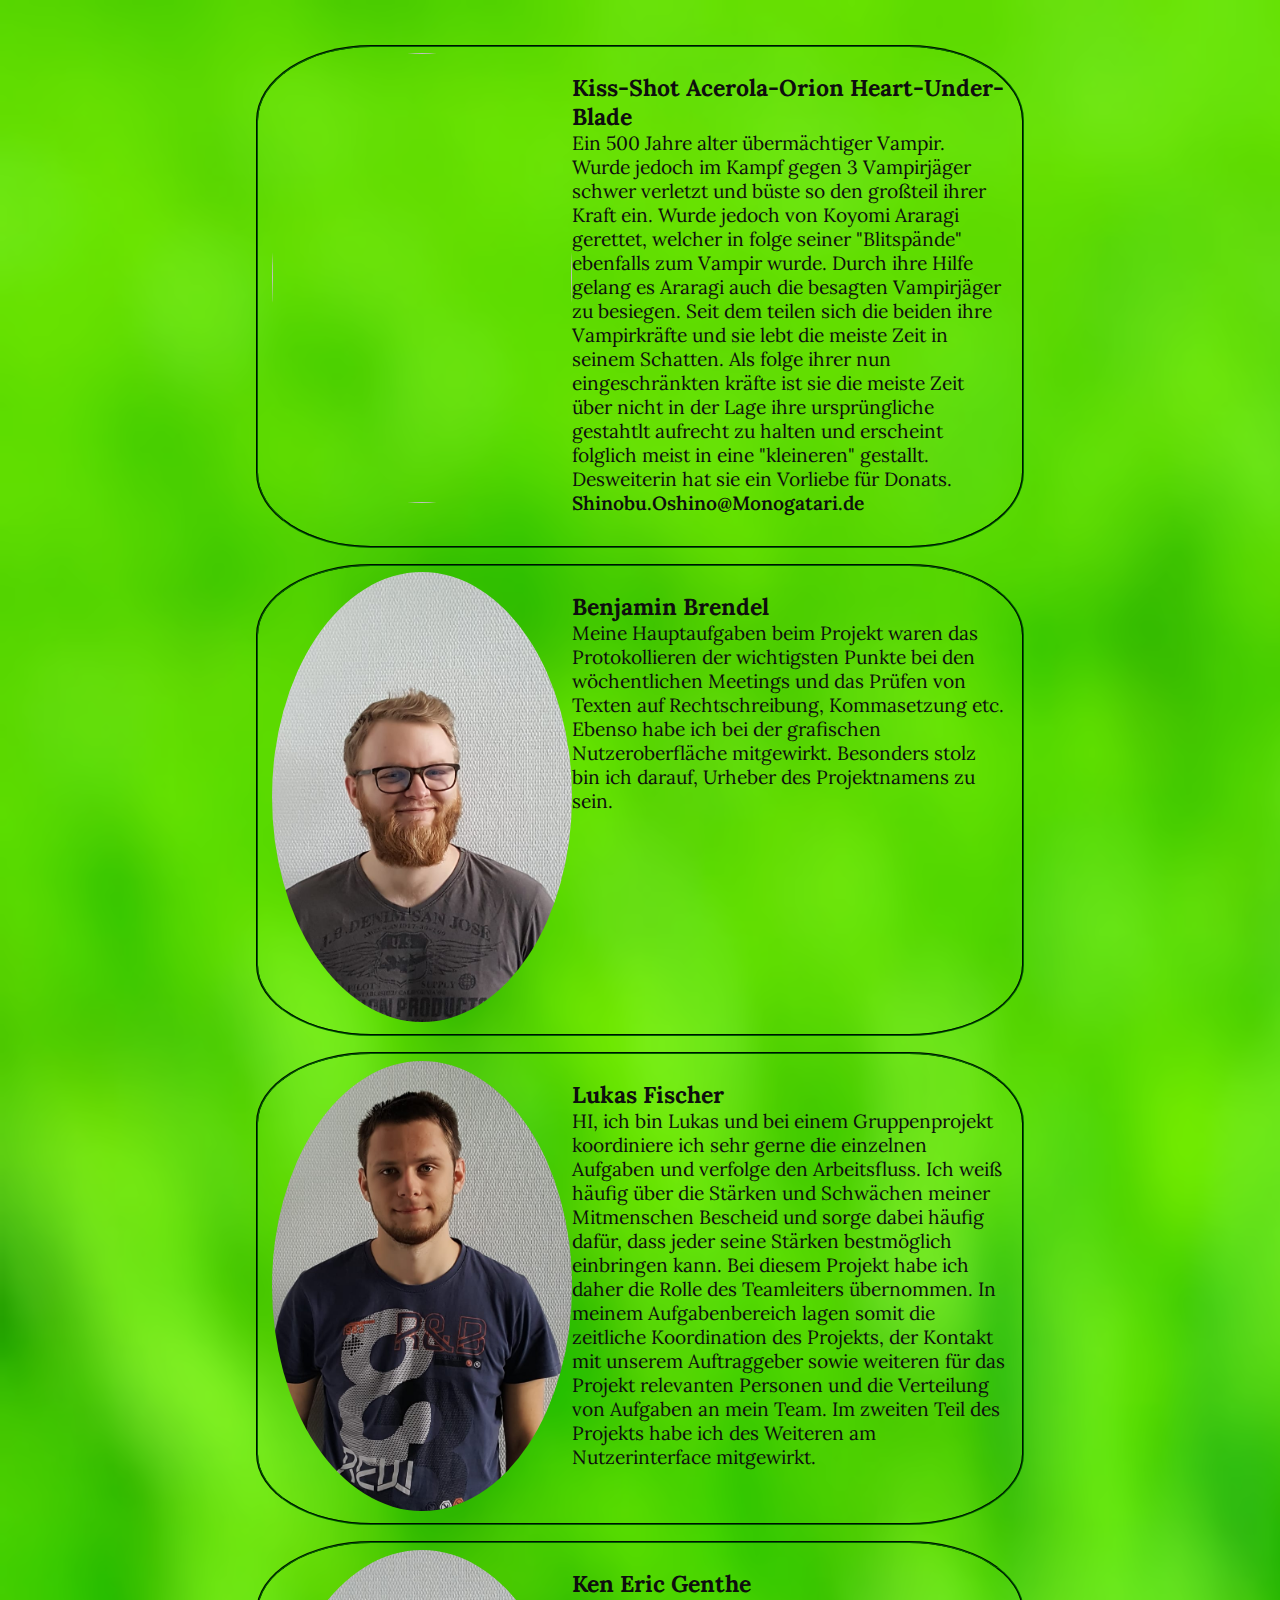
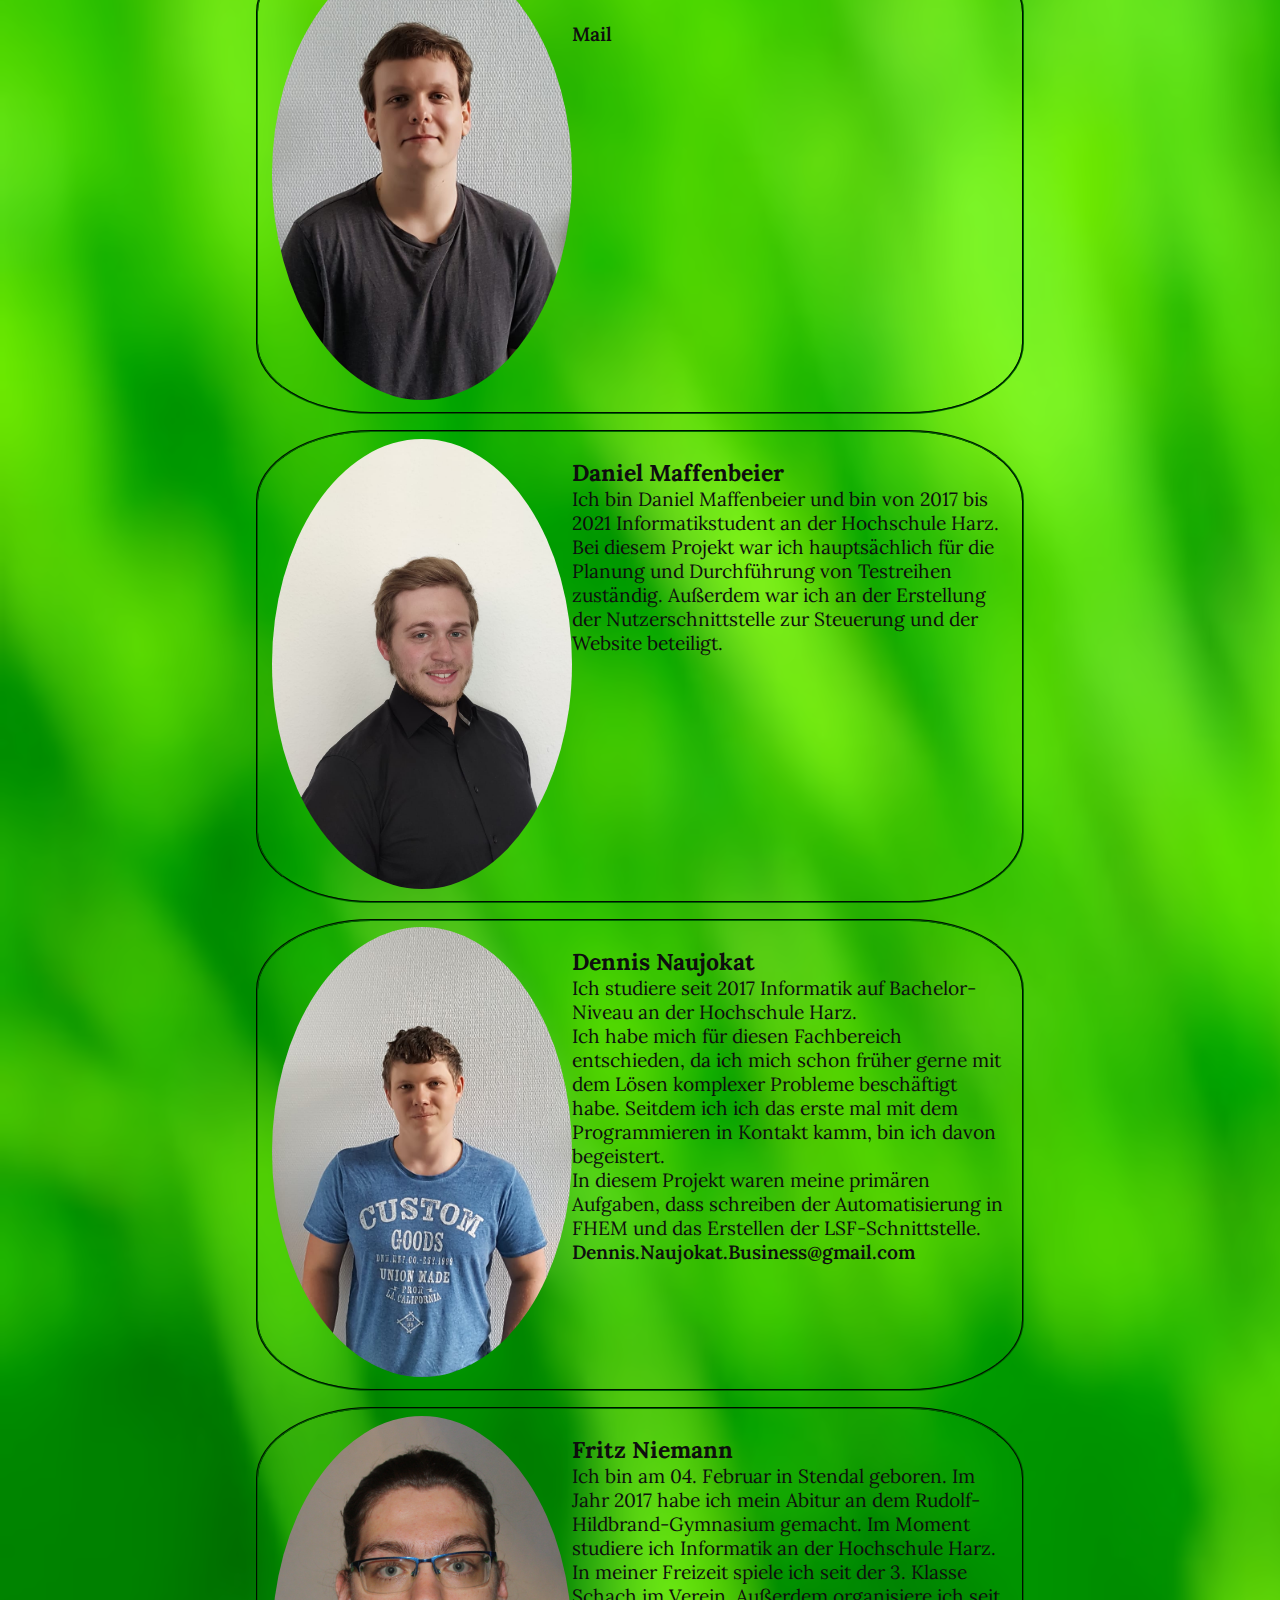
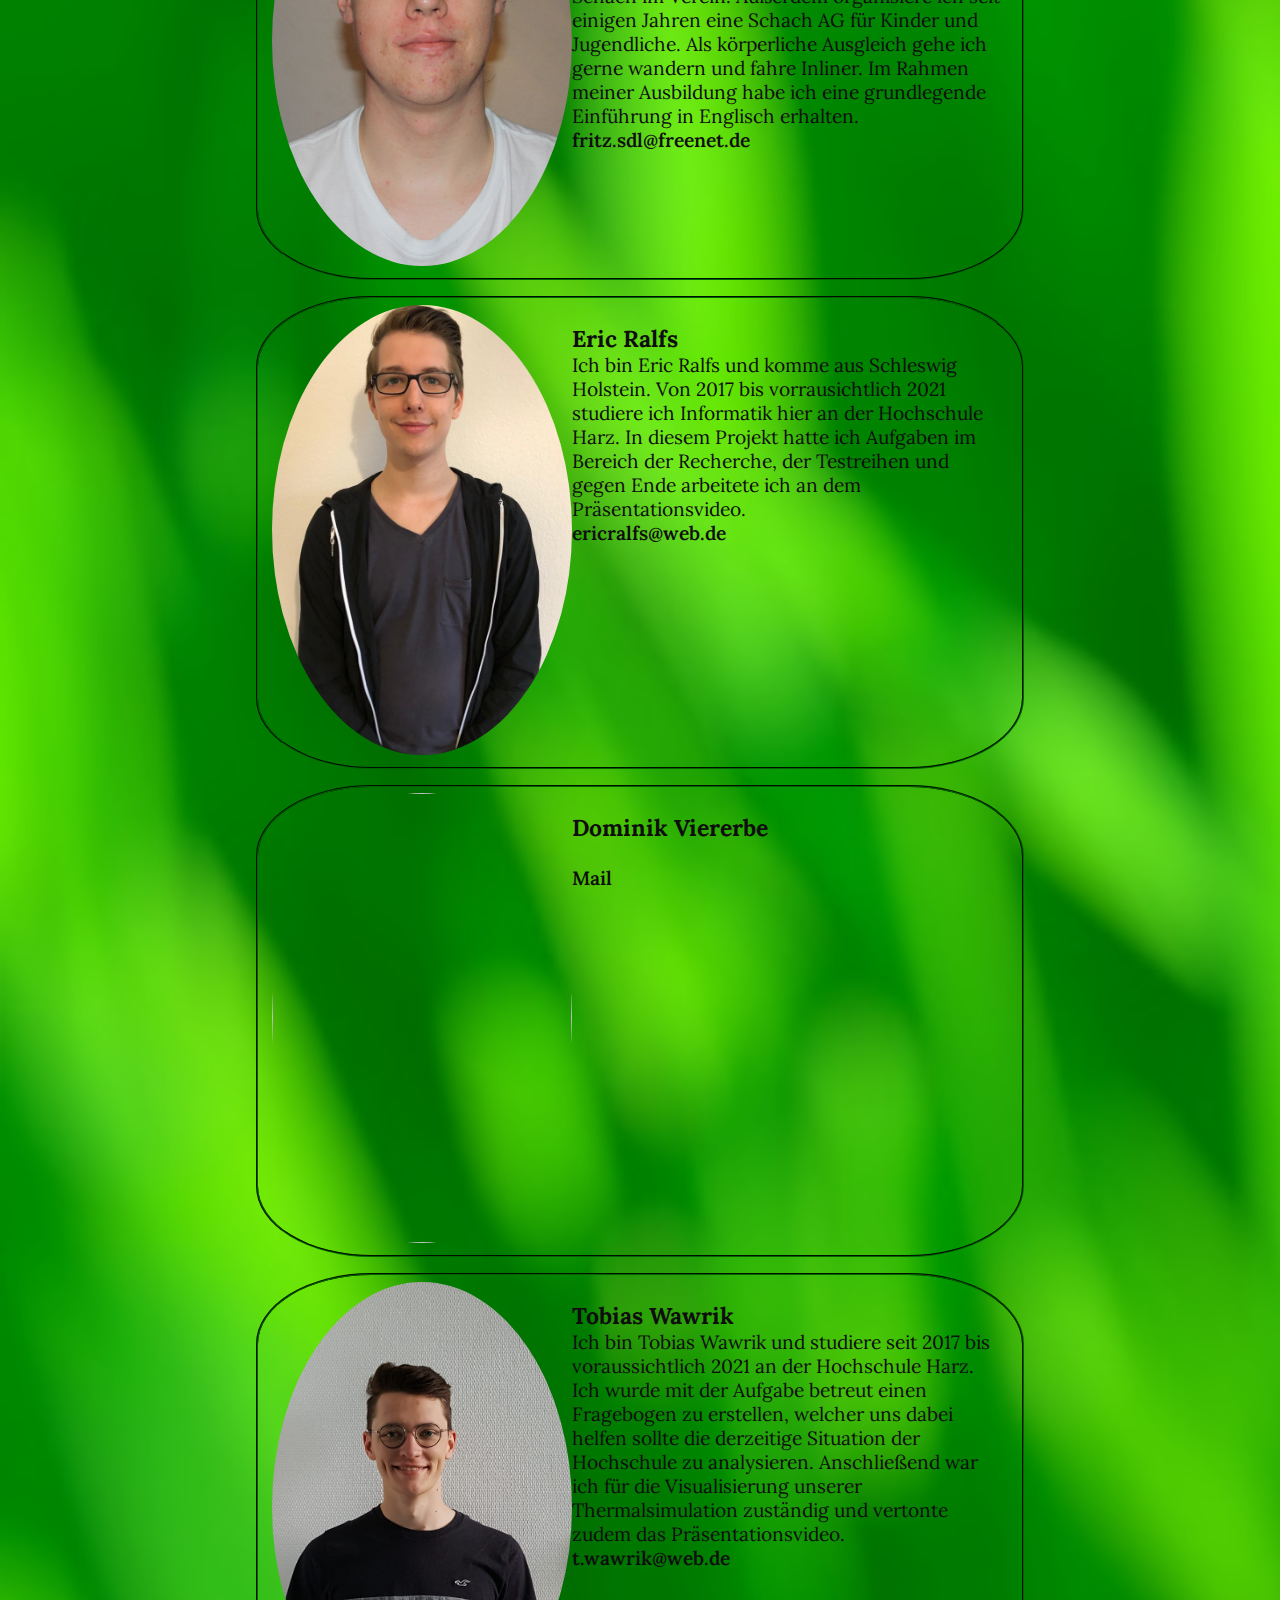
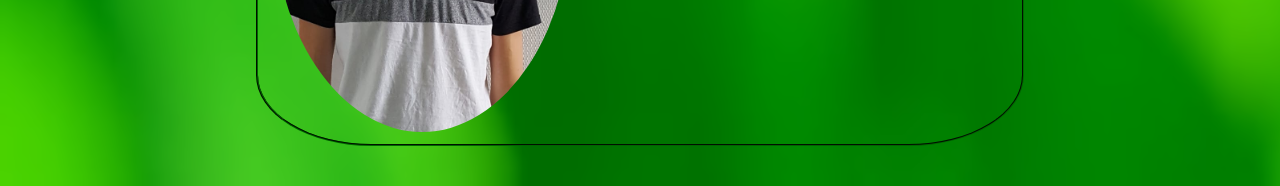
==== team.html @ 4647d379 "Team: texte hinzugefügt; schönheitskorekturen" ====
<!DOCTYPE html>
<html>
    <head>
        <link href="https://fonts.googleapis.com/css2?family=Yatra+One&display=swap" rel="stylesheet">
        <link href="https://fonts.googleapis.com/css2?family=Lora&display=swap" rel="stylesheet">
        <link rel="stylesheet" href="/css/design.css">
        <link rel="stylesheet" href="/css/nav.css">
        <script src="/scripts/jquery-3.5.1.min.js"></script>
    </head>
    <body>
        <script src="/scripts/loader.js"></script>
        <header></header>

        <article>
            <div class="article_mitte">
                <fieldset class="personInfoBox">
                    <img src="/img/shinobu-oshino.jpg"/>
                    <p>
                        <span class="personName">Kiss-Shot Acerola-Orion Heart-Under-Blade</span>
                        <br/>
                        Ein 500 Jahre alter &uuml;berm&auml;chtiger Vampir. Wurde jedoch im Kampf gegen 3 Vampirj&auml;ger 
                        schwer verletzt und b&uuml;ste so den gro&szlig;teil ihrer Kraft ein. Wurde jedoch von Koyomi Araragi
                        gerettet, welcher in folge seiner "Blitsp&auml;nde" ebenfalls zum Vampir wurde.
                        Durch ihre Hilfe gelang es Araragi auch die besagten Vampirj&auml;ger zu besiegen.
                        Seit dem teilen sich die beiden ihre Vampirkr&auml;fte und sie lebt die meiste Zeit in seinem Schatten.
                        Als folge ihrer nun eingeschr&auml;nkten kr&auml;fte ist sie die meiste Zeit &uuml;ber nicht in der Lage
                        ihre urspr&uuml;ngliche gestahtlt aufrecht zu halten und erscheint folglich meist in eine "kleineren" gestallt.
                        Desweiterin hat sie ein Vorliebe f&uuml;r Donats.
                        <br/>
                        <a href="mailto:Shinobu.Oshino@Monogatari.de" class="personMail">Shinobu.Oshino@Monogatari.de</a>
                    </p>
                </fieldset>
                <fieldset class="personInfoBox">
                    <img src="/img/brendel.jpeg"/>
                    <p>
                        <span class="personName">Benjamin Brendel</span>
                        <br/>
                        Meine Hauptaufgaben beim Projekt waren das Protokollieren der wichtigsten Punkte bei den 
                        w&ouml;chentlichen Meetings und das Pr&uuml;fen von Texten auf Rechtschreibung, Kommasetzung etc. 
                        Ebenso habe ich bei der grafischen Nutzeroberfl&auml;che mitgewirkt. Besonders stolz bin ich 
                        darauf, Urheber des Projektnamens zu sein.
                        <br/>
                        <!-- <a href="mailto:mail" class="personMail">Mail</a> -->
                    </p>
                </fieldset>
                <fieldset class="personInfoBox">
                    <img src="/img/fischer.jpeg"/>
                    <p>
                        <span class="personName">Lukas Fischer</span>
                        <br/>
                        HI, ich bin Lukas und bei einem Gruppenprojekt koordiniere ich sehr gerne die einzelnen 
                        Aufgaben und verfolge den Arbeitsfluss. Ich wei&szlig; h&auml;ufig &uuml;ber die St&auml;rken und Schw&auml;chen 
                        meiner Mitmenschen Bescheid und sorge dabei h&auml;ufig daf&uuml;r, dass jeder seine St&auml;rken 
                        bestm&ouml;glich einbringen kann. Bei diesem Projekt habe ich daher die Rolle des Teamleiters 
                        &uuml;bernommen. In meinem Aufgabenbereich lagen somit die zeitliche Koordination des Projekts, 
                        der Kontakt mit unserem Auftraggeber sowie weiteren f&uuml;r das Projekt relevanten Personen 
                        und die Verteilung von Aufgaben an mein Team. Im zweiten Teil des Projekts habe ich des 
                        Weiteren am Nutzerinterface mitgewirkt.
                        <br/>
                        <!-- <a href="mailto:mail" class="personMail">Mail</a> -->
                    </p>
                </fieldset>
                <fieldset class="personInfoBox">
                    <img src="/img/genthe.jpeg"/>
                    <p>
                        <span class="personName">Ken Eric Genthe</span>
                        <br/>
                        
                        <br/>
                        <a href="mailto:mail" class="personMail">Mail</a>
                    </p>
                </fieldset>
                <fieldset class="personInfoBox">
                    <img src="/img/maffenbeier.jpeg"/>
                    <p>
                        <span class="personName">Daniel Maffenbeier</span>
                        <br/>
                        Ich bin Daniel Maffenbeier und bin von 2017 bis 2021 Informatikstudent an der Hochschule Harz. 
                        Bei diesem Projekt war ich haupts&auml;chlich f&uuml;r die Planung und Durchf&uuml;hrung von Testreihen zust&auml;ndig. 
                        Au&szlig;erdem war ich an der Erstellung der Nutzerschnittstelle zur Steuerung und der Website beteiligt.
                        <br/>
                        <!-- <a href="mailto:mail" class="personMail">Mail</a> -->
                    </p>
                </fieldset>
                <fieldset class="personInfoBox">
                    <img src="/img/naujokat.jpeg"/>
                    <p>
                        <span class="personName">Dennis Naujokat</span>
                        <br/>
                        Ich studiere seit 2017 Informatik auf Bachelor-Niveau an der Hochschule Harz.
                        <br/>
                        Ich habe mich f&uuml;r diesen Fachbereich entschieden, da ich mich schon fr&uuml;her gerne mit dem L&ouml;sen komplexer
                        Probleme besch&auml;ftigt habe. Seitdem ich ich das erste mal mit dem Programmieren in Kontakt kamm,
                        bin ich davon begeistert.
                        <br/>
                        In diesem Projekt waren meine prim&auml;ren Aufgaben, dass schreiben der Automatisierung in FHEM und das
                        Erstellen der LSF-Schnittstelle.
                        <br/>
                        <a href="mailto:dennis.naujokat.business@gmail.com" class="personMail">Dennis.Naujokat.Business@gmail.com</a>
                    </p>
                </fieldset>
                <fieldset class="personInfoBox">
                    <img src="/img/niemand.JPG"/>
                    <p>
                        <span class="personName">Fritz Niemann</span>
                        <br/>
                        Ich bin am 04. Februar in Stendal geboren. Im Jahr 2017 habe ich mein Abitur an 
                        dem Rudolf-Hildbrand-Gymnasium gemacht. Im Moment studiere ich Informatik  an der 
                        Hochschule Harz.  
                        <br/>
                        In meiner Freizeit spiele ich seit der 3. Klasse Schach im Verein. Au&szlig;erdem 
                        organisiere ich seit einigen Jahren eine Schach AG f&uuml;r Kinder und Jugendliche. 
                        Als k&ouml;rperliche Ausgleich gehe ich gerne wandern und fahre Inliner. Im Rahmen meiner 
                        Ausbildung habe ich eine grundlegende Einf&uuml;hrung in Englisch erhalten.
                        <br/>
                        <a href="mailto:fritz.sdl@freenet.de" class="personMail">fritz.sdl@freenet.de</a>
                    </p>
                </fieldset>
                <fieldset class="personInfoBox">
                    <img src="/img/ralfs.jpeg"/>
                    <p>
                        <span class="personName">Eric Ralfs</span>
                        <br/>
                        Ich bin Eric Ralfs und komme aus Schleswig Holstein. Von 2017 bis vorrausichtlich 2021 
                        studiere ich Informatik hier an der Hochschule Harz. In diesem Projekt hatte ich Aufgaben 
                        im Bereich der Recherche, der Testreihen und gegen Ende arbeitete ich an dem Pr&auml;sentationsvideo.
                        <br/>
                        <a href="mailto:ericralfs@web.de" class="personMail">ericralfs@web.de</a>
                    </p>
                </fieldset>
                <fieldset class="personInfoBox">
                    <img src="/img/shinobu-oshino.jpg"/>
                    <p>
                        <span class="personName">Dominik Viererbe</span>
                        <br/>
                        
                        <br/>
                        <a href="mailto:mail" class="personMail">Mail</a>
                    </p>
                </fieldset>
                <fieldset class="personInfoBox">
                    <img src="/img/wawrik.jpeg"/>
                    <p>
                        <span class="personName">Tobias Wawrik</span>
                        <br/>
                        Ich bin Tobias Wawrik und studiere seit 2017 bis voraussichtlich 2021 an der Hochschule Harz.
                        <br/>
                        Ich wurde mit der Aufgabe betreut einen Fragebogen zu erstellen, welcher uns dabei helfen sollte 
                        die derzeitige Situation der Hochschule zu analysieren. Anschlie&szlig;end war ich f&uuml;r die Visualisierung 
                        unserer Thermalsimulation zust&auml;ndig und vertonte zudem das Pr&auml;sentationsvideo.
                        <br/>
                        <a href="mailto:t.wawrik@web.de" class="personMail">t.wawrik@web.de</a>
                    </p>
                </fieldset>
            </div>
        </article>

        <footer></footer>
    </body>
</html>
---- css/design.css ----
/* Grunddesign */
body {
    background: url("../img/green_blur.jpg") #3cc310cc;
    background-size: cover;
    background-blend-mode: overlay;
    /*backdrop-filter: blur(20px); Damit ist Nav-bar nicht mehr sticky*/
    font-size: larger;
    font-family: 'Lora', serif;
    color: #0E0E0E;
}

header {
    margin: 1%;
}

header > span {
    font-size: 100px;
    vertical-align: bottom;
    text-decoration: overline;
    font-family: 'Yatra One', cursive;
}

header > img {
    height: 110px;
    margin-bottom: 35px;
}


article {
    /*background-color: floralwhite;*/
    margin-left: 1%;
    margin-right: 1%;
    padding: 16px;
    font-weight: 400;
}

.article_mitte {
    text-align: left;
    max-width: 800px;
    margin: 0 auto;
}

footer {
    width: 100%;
    bottom: 0;
}

article a:link, article a:visited {
    color: #0E0E0E;
}

/* Sticky Navbar */
.sticky {
    width: 96.6%;
    margin-right: 1%;
    top: 0;
    position: fixed;
}

.sticky_article {
    margin-top: 77px;
}

/* Homeseite */

.videocontainer {
    text-align: center;
}

/* Team */

.personInfoBox {
    border-radius: 15%;
    border-color: darkgreen;
    margin: 2%;
}

.personInfoBox > img {
    border-radius: 50%;
    float: left;
    width: 300px;
    height: 450px;
    object-fit: cover;
    object-position: top center;
}

.personInfoText {
    display: flow-root;
}

.personName {
    font-size: larger;
    font-weight: bolder;
}

.personMail {
    text-decoration: none;
    color: unset;
    font-weight: 600;
}
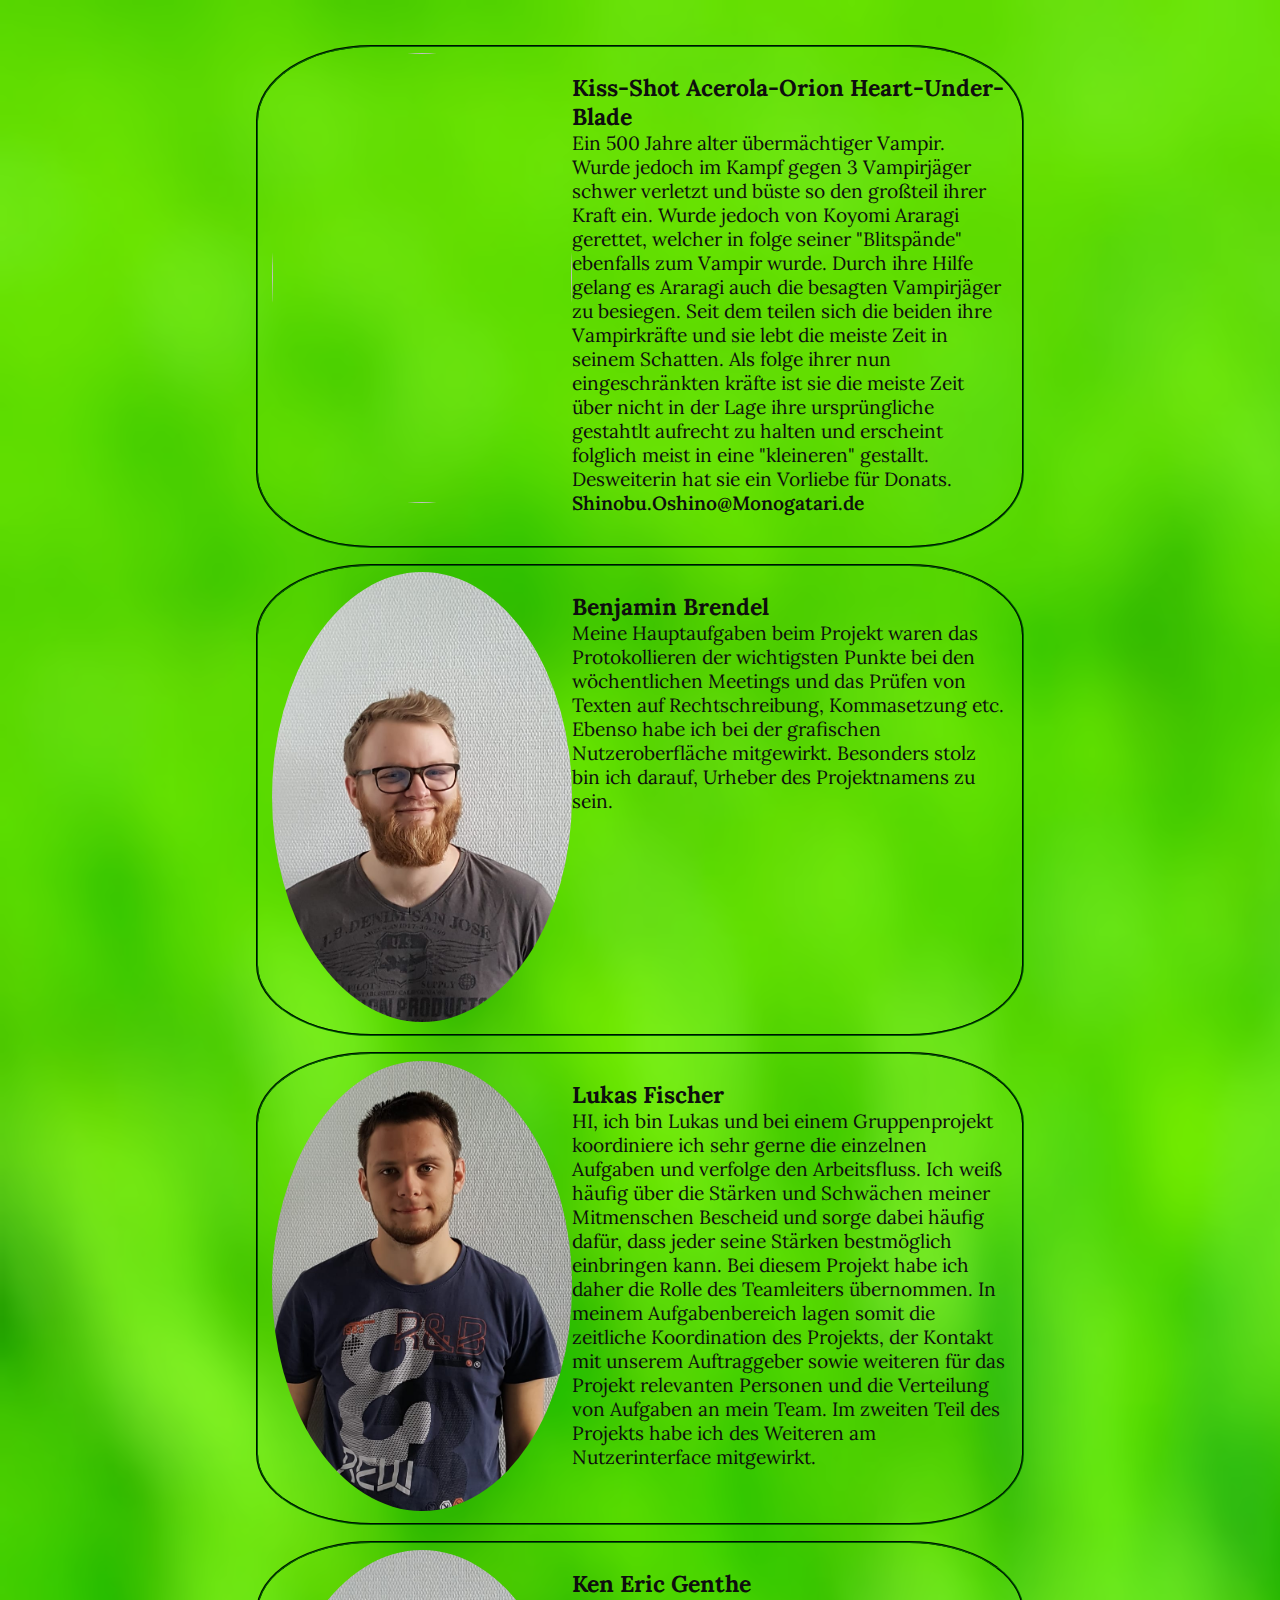
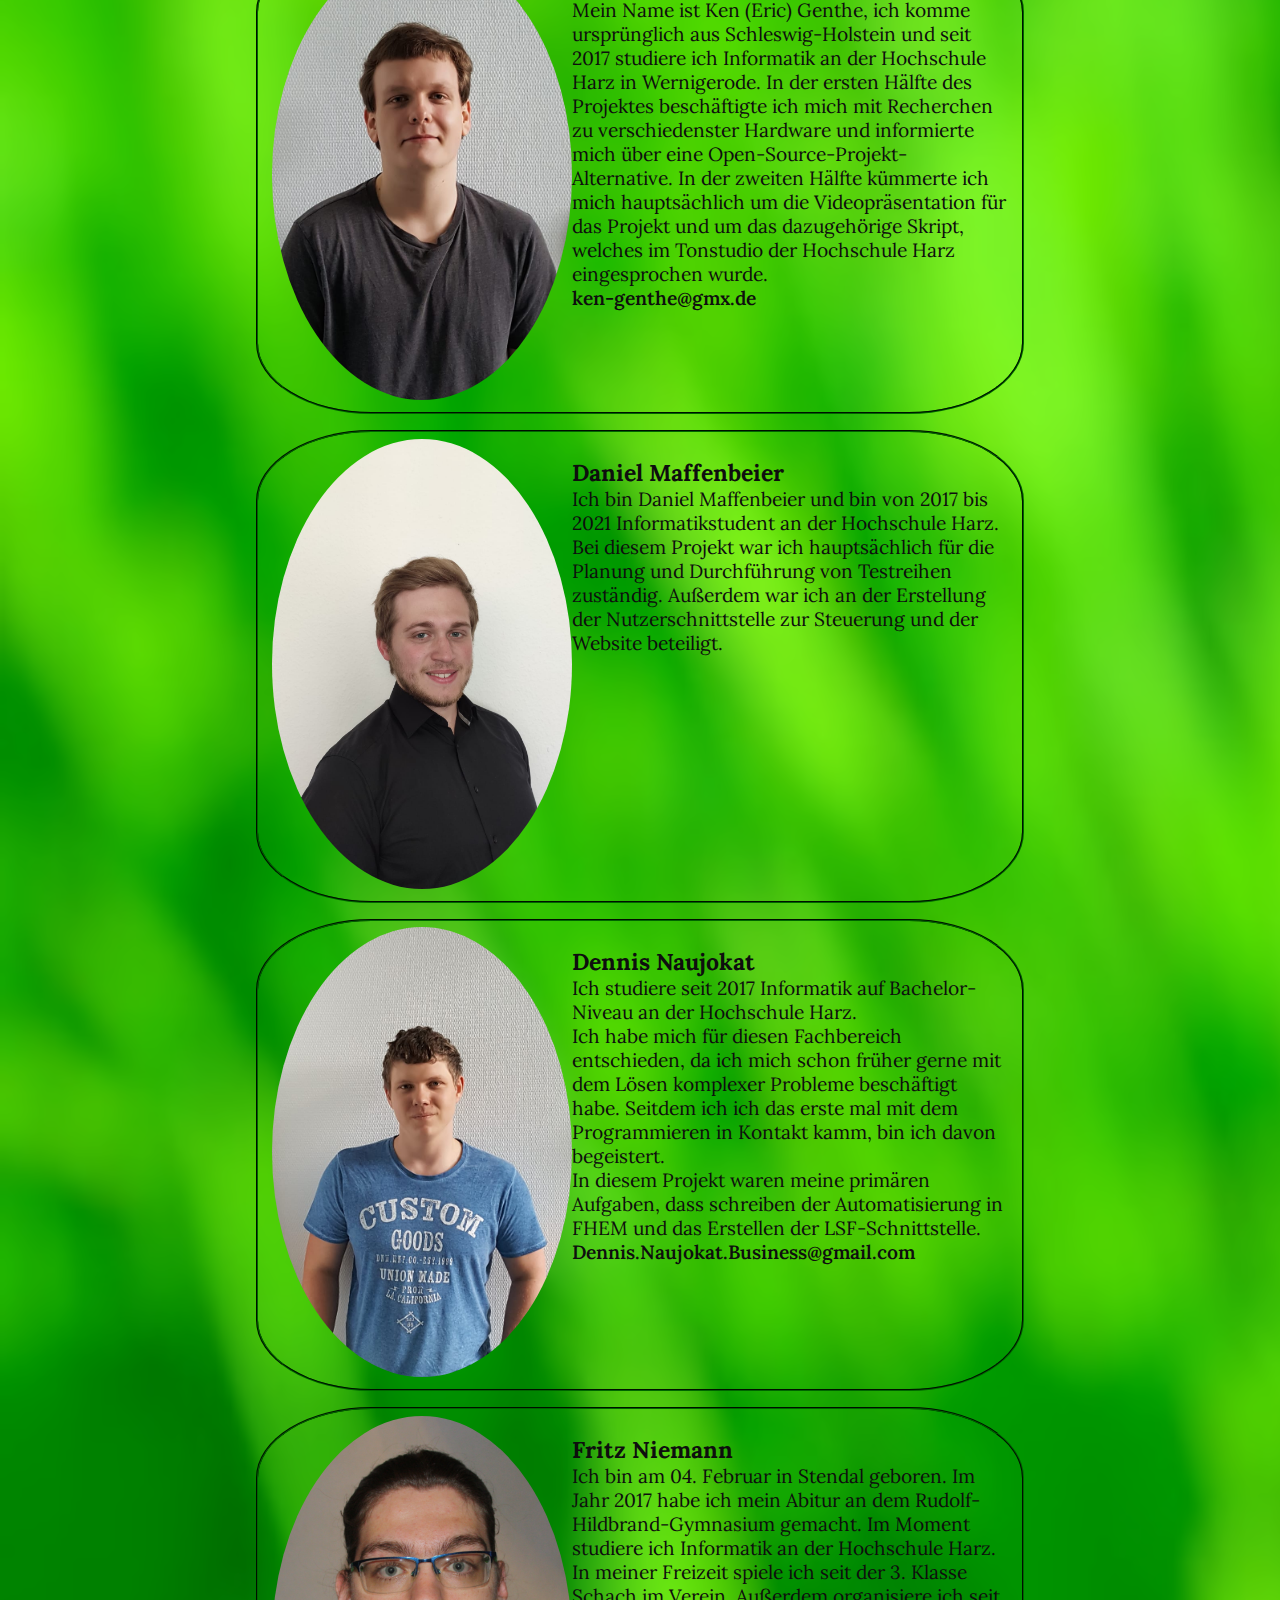
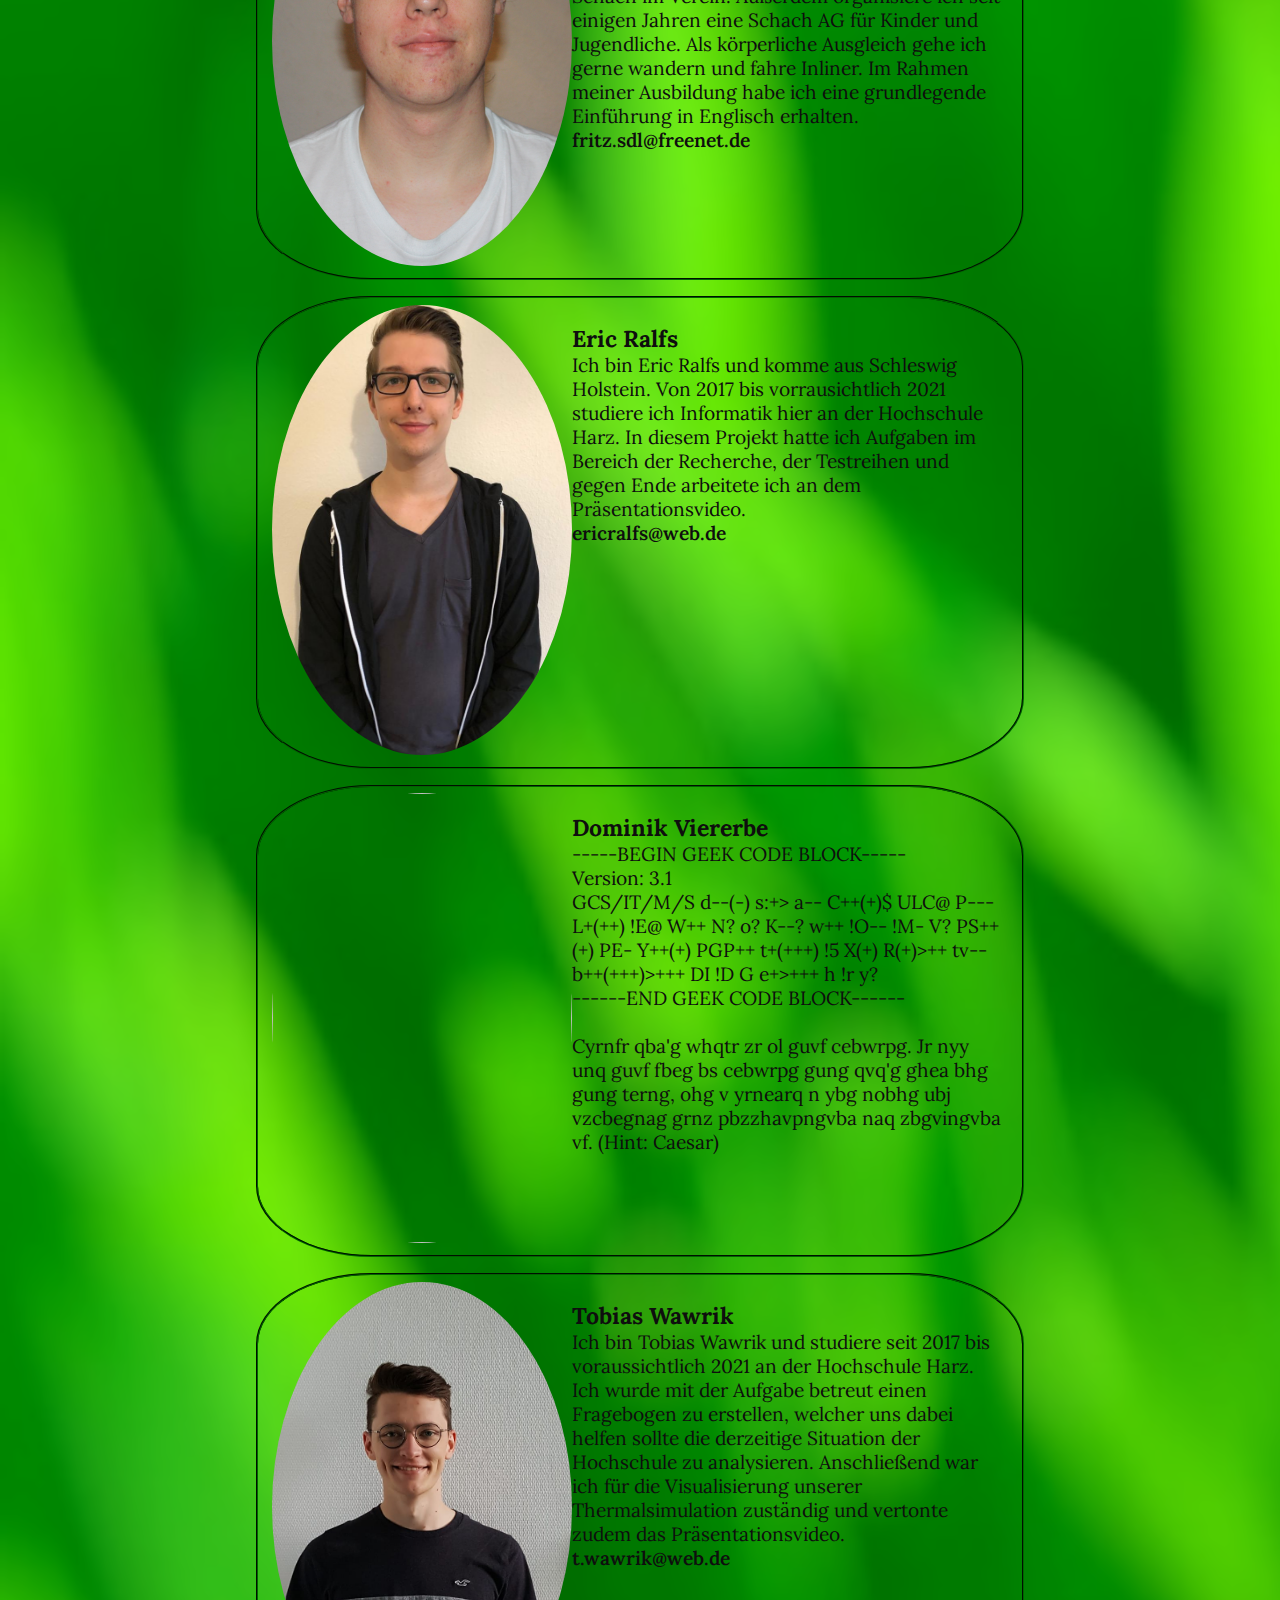
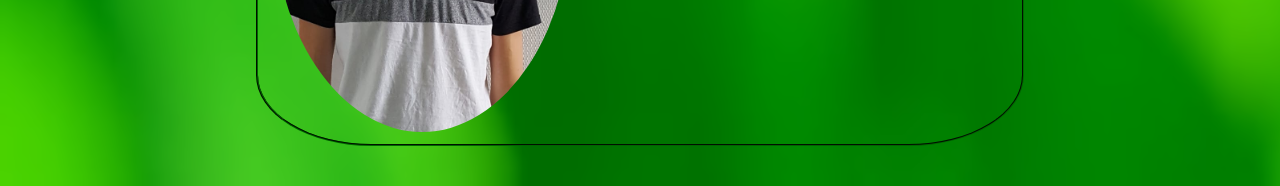
==== commit e31f68c3: "Team: Dominik" ====
--- a/team.html
+++ b/team.html
@@ -65,9 +65,14 @@
                     <p>
                         <span class="personName">Ken Eric Genthe</span>
                         <br/>
-                        
+                        Mein Name ist Ken (Eric) Genthe, ich komme ursprünglich aus Schleswig-Holstein und seit 2017 
+                        studiere ich Informatik an der Hochschule Harz in Wernigerode.
+                        In der ersten Hälfte des Projektes beschäftigte ich mich mit Recherchen zu verschiedenster 
+                        Hardware und informierte mich über eine Open-Source-Projekt-Alternative. 
+                        In der zweiten Hälfte kümmerte ich mich hauptsächlich um die Videopräsentation für das Projekt 
+                        und um das dazugehörige Skript, welches im Tonstudio der Hochschule Harz eingesprochen wurde.
                         <br/>
-                        <a href="mailto:mail" class="personMail">Mail</a>
+                        <a href="mailto:ken-genthe@gmx.de" class="personMail">ken-genthe@gmx.de</a>
                     </p>
                 </fieldset>
                 <fieldset class="personInfoBox">
@@ -129,13 +134,22 @@
                     </p>
                 </fieldset>
                 <fieldset class="personInfoBox">
-                    <img src="/img/shinobu-oshino.jpg"/>
+                    <img src="/img/viererbe.png"/>
                     <p>
                         <span class="personName">Dominik Viererbe</span>
                         <br/>
-                        
+                        -----BEGIN GEEK CODE BLOCK-----
                         <br/>
-                        <a href="mailto:mail" class="personMail">Mail</a>
+                        Version: 3.1
+                        <br/>
+                        GCS/IT/M/S d--(-) s:+> a-- C++(+)$ ULC@ P--- L+(++) !E@ W++ N? o? K--? w++ !O-- !M- V? PS++(+) PE- Y++(+) PGP++ t+(+++) !5 X(+) R(+)>++ tv-- b++(+++)>+++ DI !D G e+>+++ h !r y?
+                        <br/>
+                        ------END GEEK CODE BLOCK------
+                        <br/>
+                        <br/>
+                        Cyrnfr qba'g whqtr zr ol guvf cebwrpg. Jr nyy unq guvf fbeg bs cebwrpg gung qvq'g ghea bhg gung terng, ohg v yrnearq n ybg nobhg ubj vzcbegnag grnz pbzzhavpngvba naq zbgvingvba vf. (Hint: Caesar)
+                        <br/>
+                        <!-- <a href="mailto:mail" class="personMail">Mail</a> -->
                     </p>
                 </fieldset>
                 <fieldset class="personInfoBox">
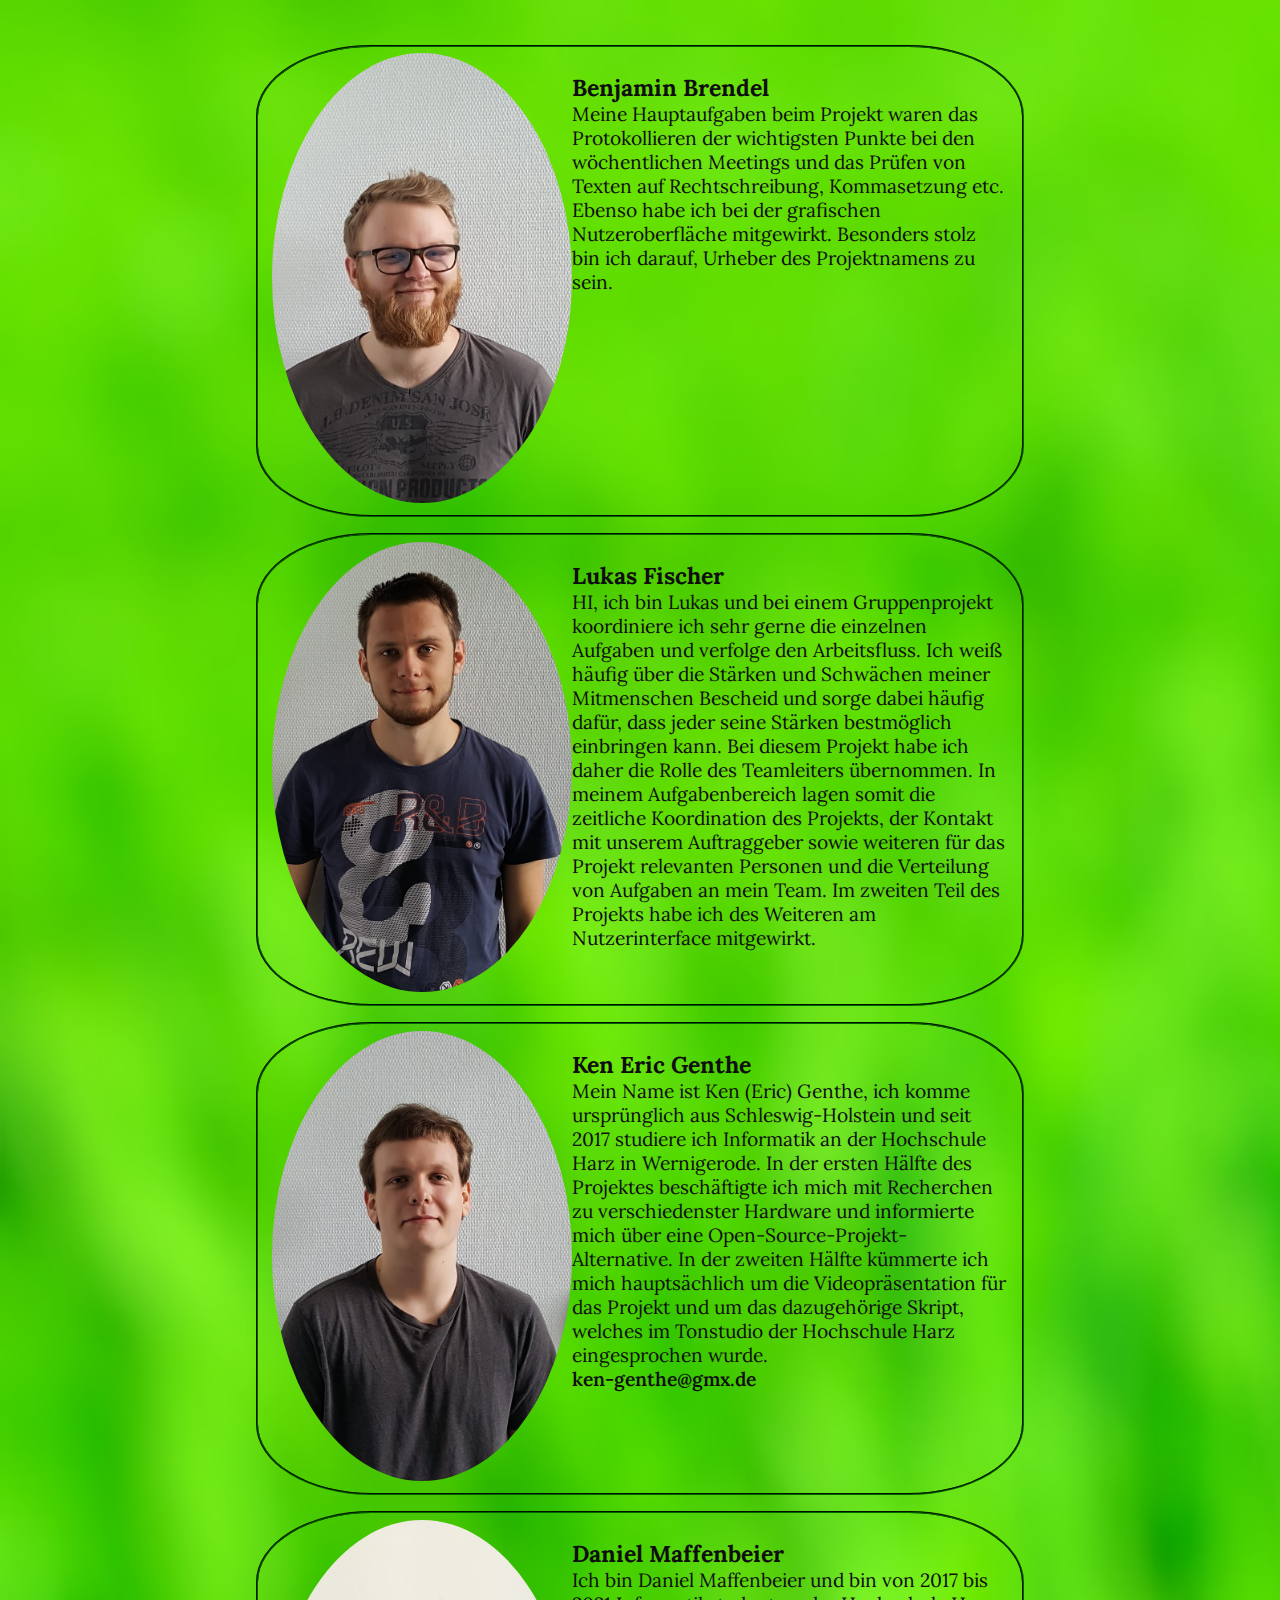
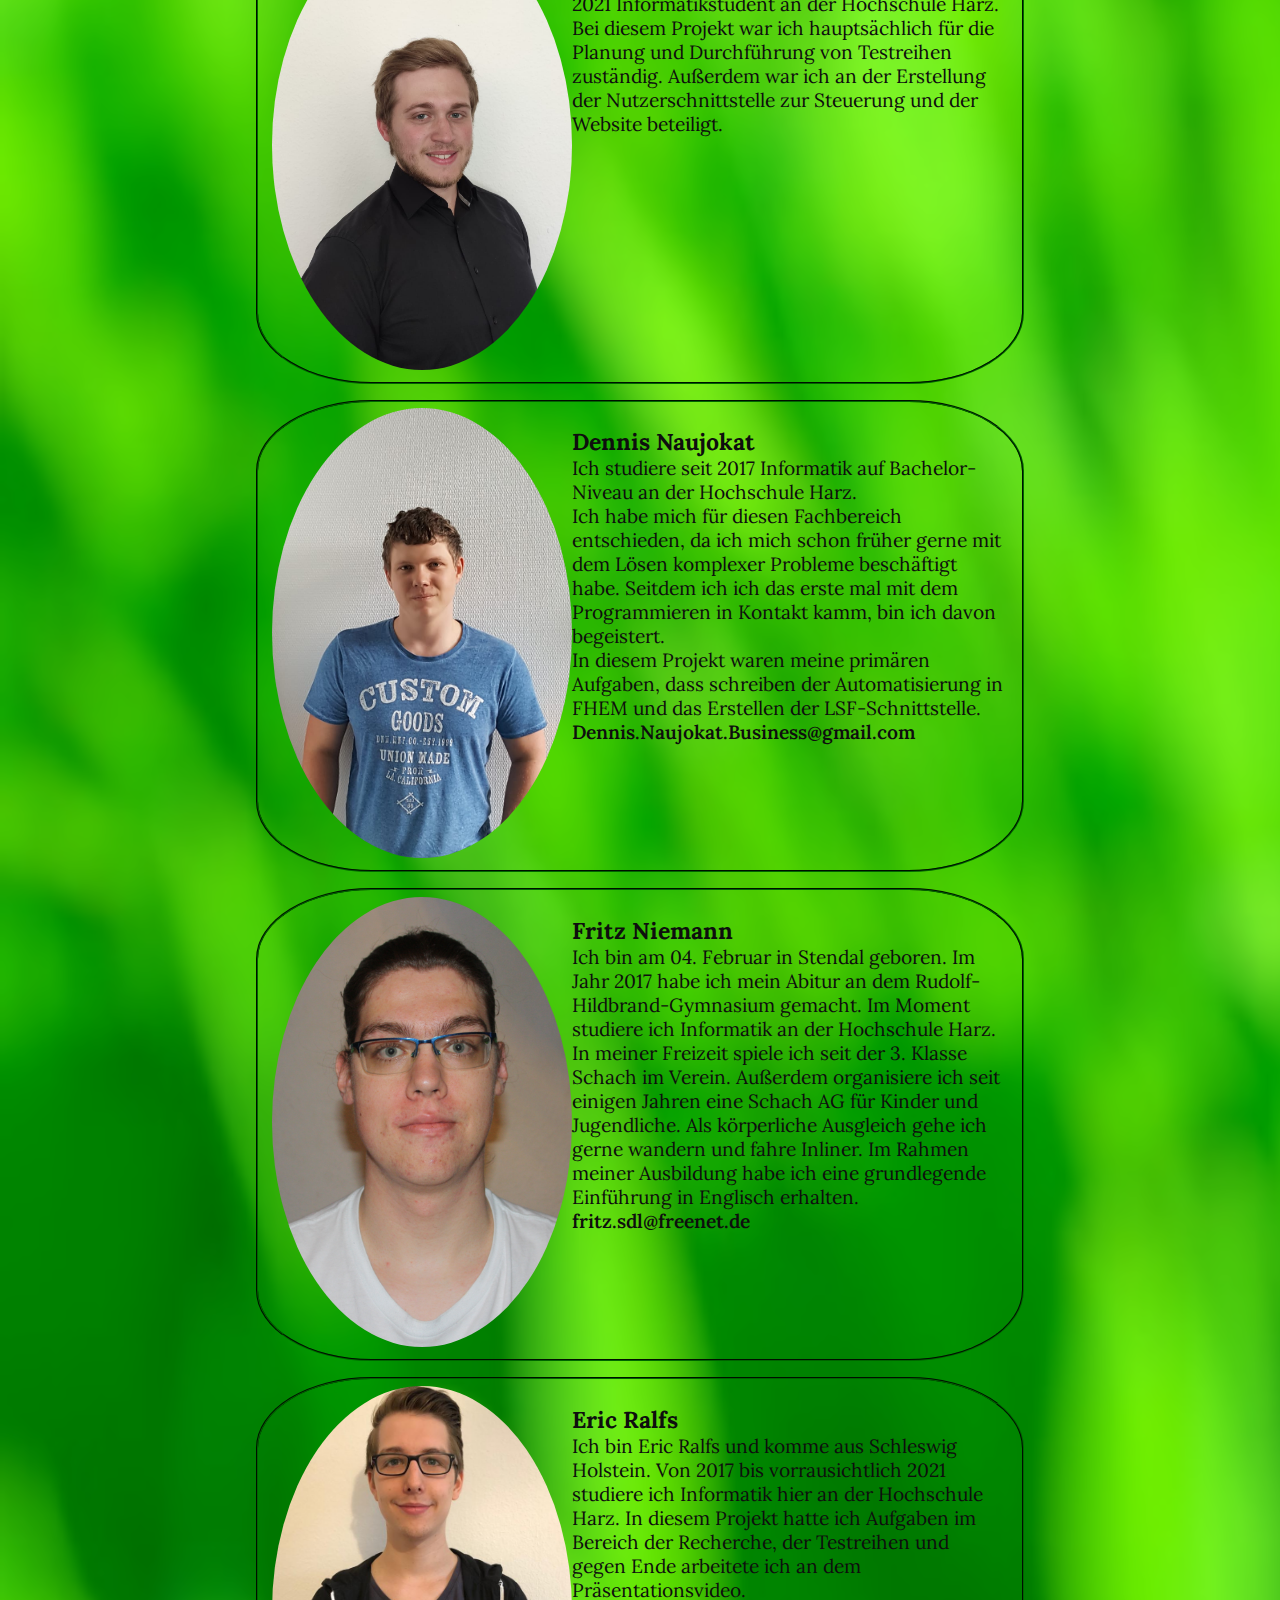
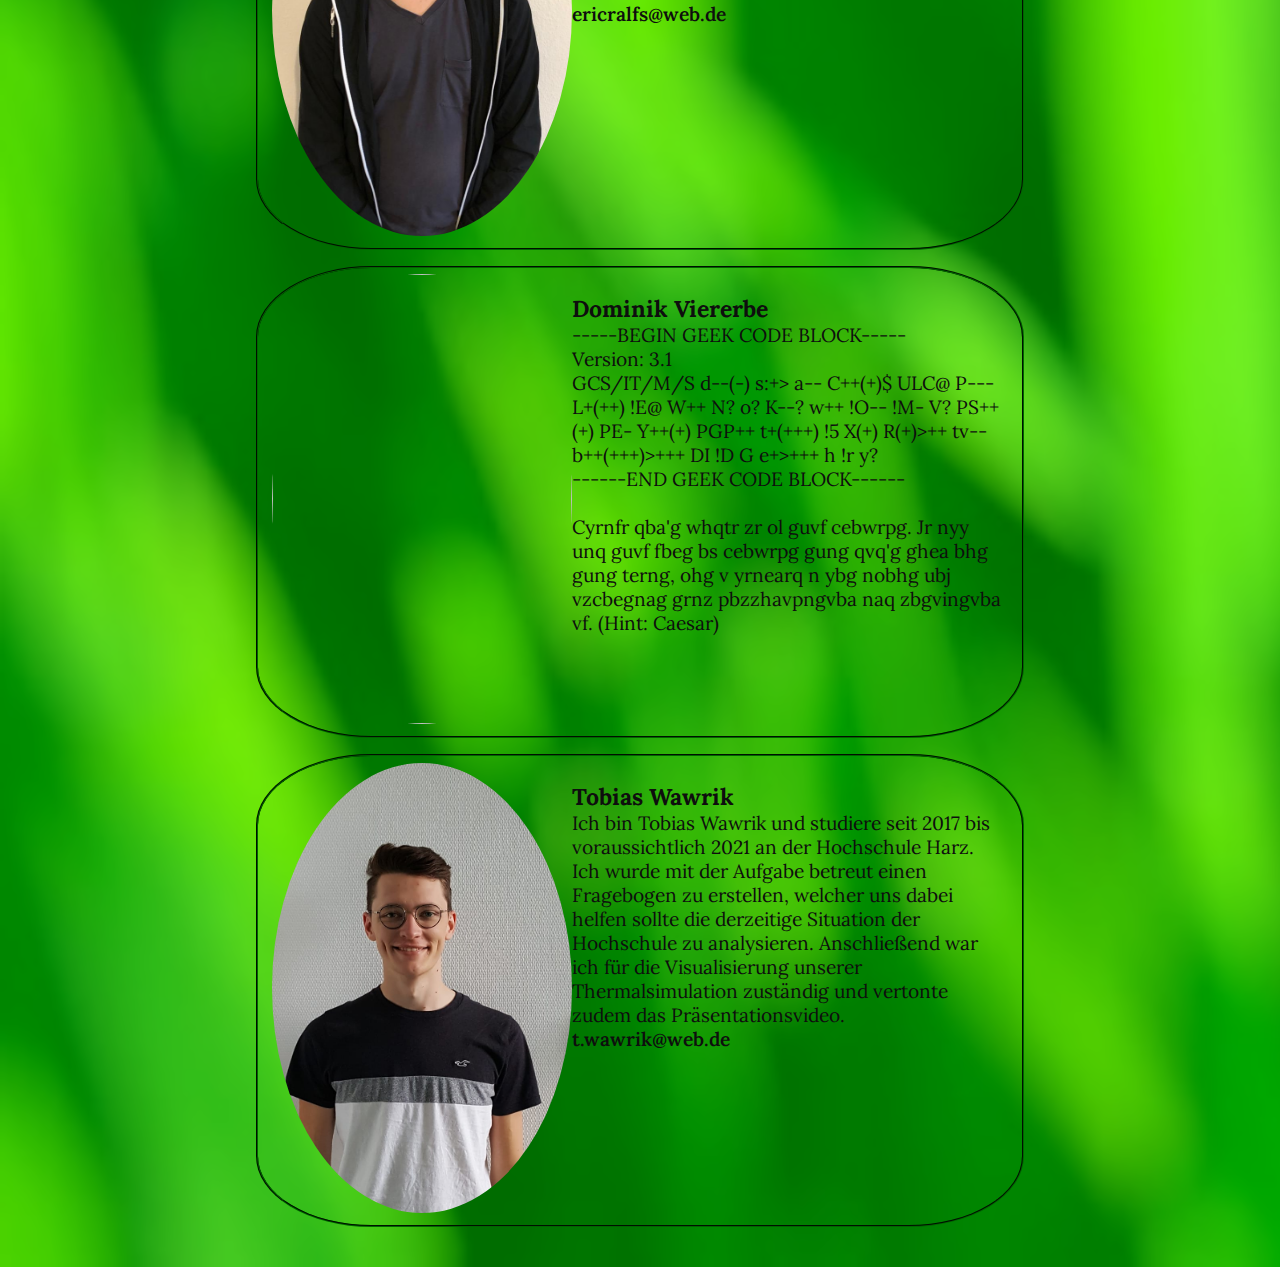
==== commit a009cd85: "Team: Platzhalter raus" ====
--- a/team.html
+++ b/team.html
@@ -13,6 +13,7 @@
 
         <article>
             <div class="article_mitte">
+                <!--
                 <fieldset class="personInfoBox">
                     <img src="/img/shinobu-oshino.jpg"/>
                     <p>
@@ -30,6 +31,7 @@
                         <a href="mailto:Shinobu.Oshino@Monogatari.de" class="personMail">Shinobu.Oshino@Monogatari.de</a>
                     </p>
                 </fieldset>
+                -->
                 <fieldset class="personInfoBox">
                     <img src="/img/brendel.jpeg"/>
                     <p>
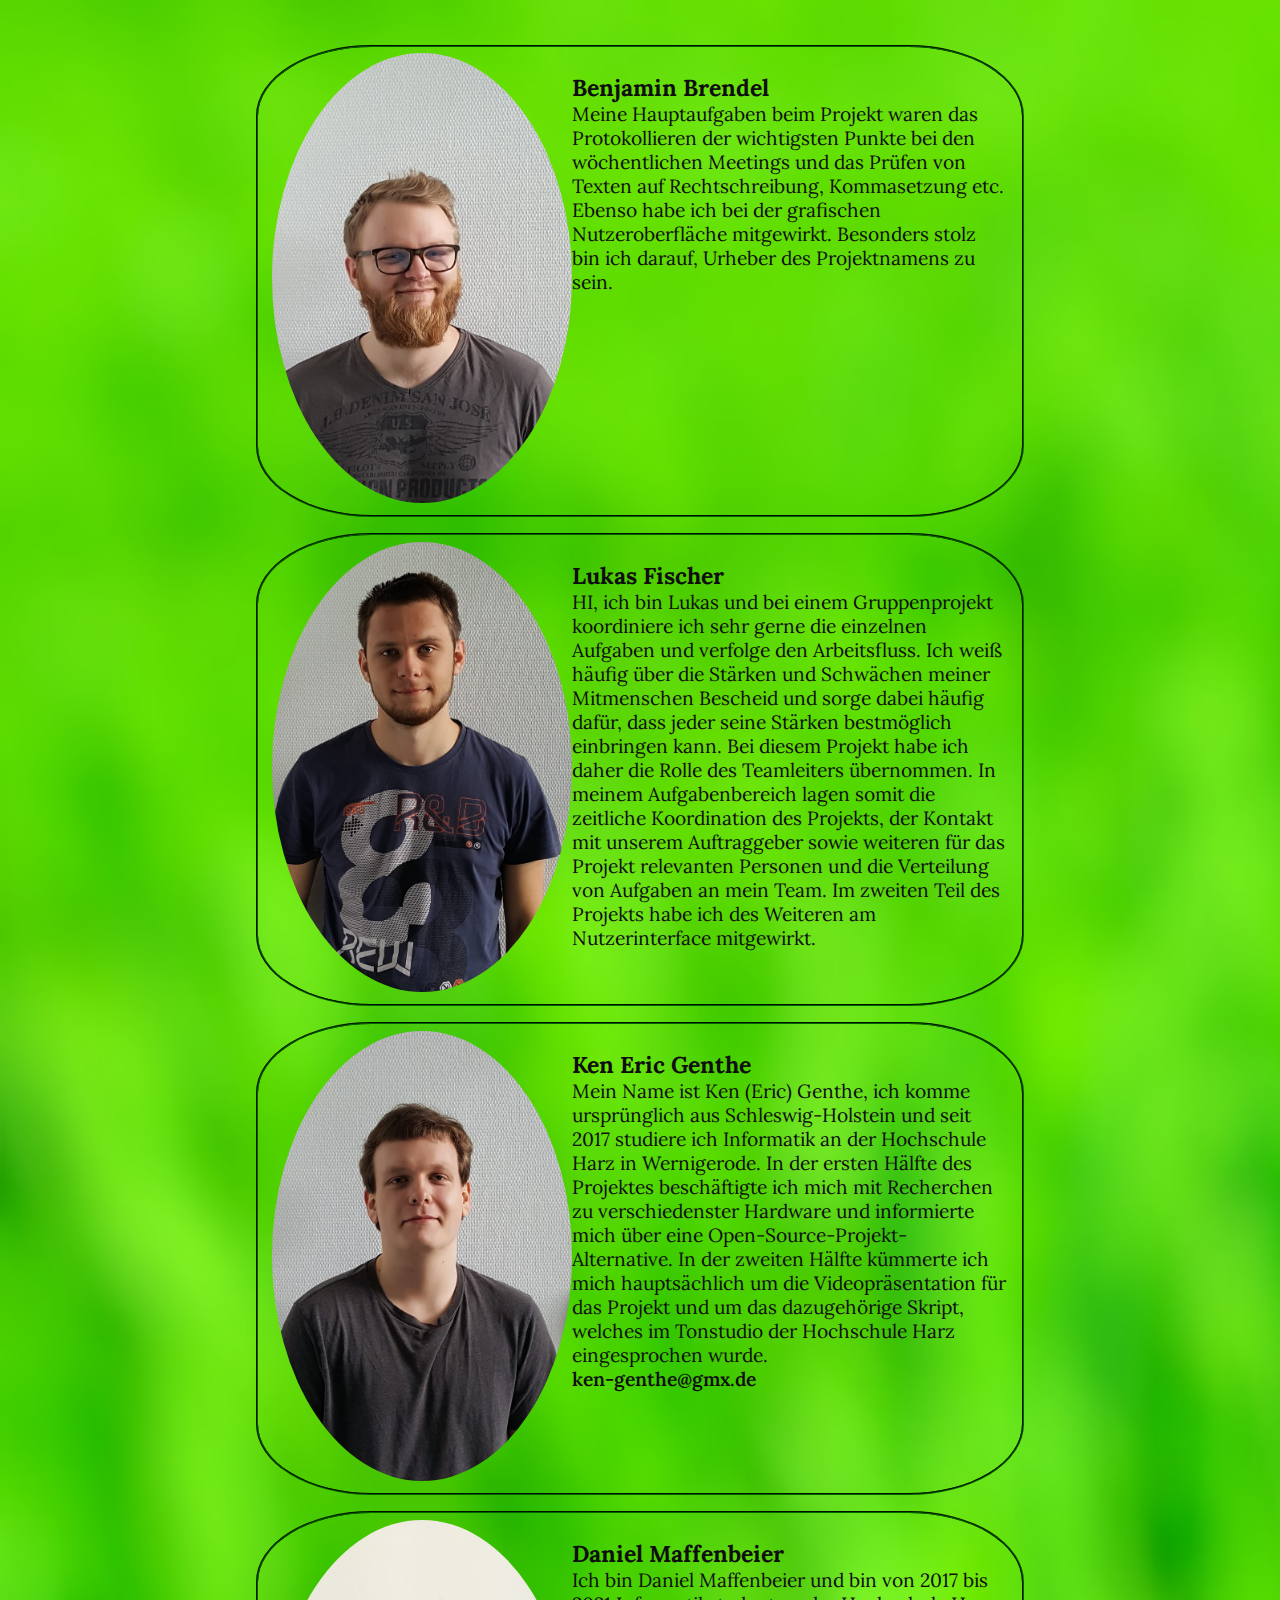
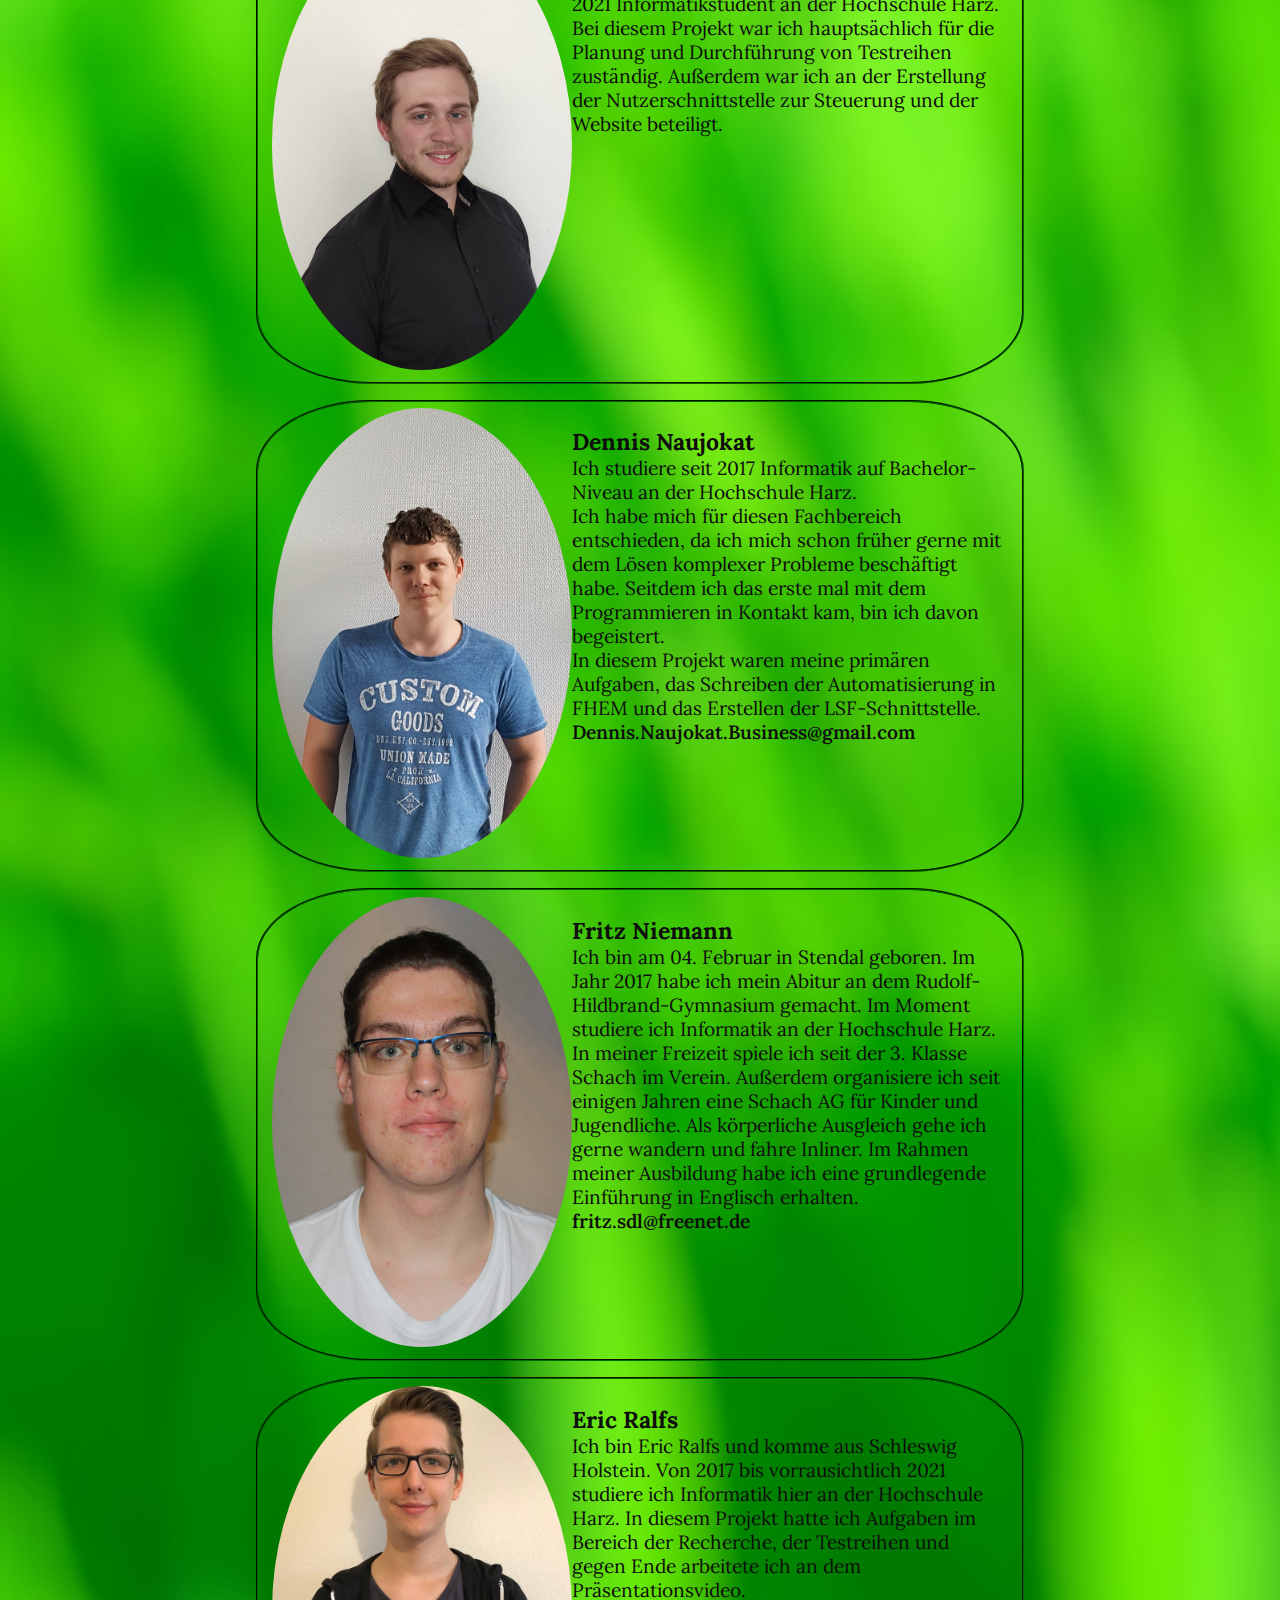
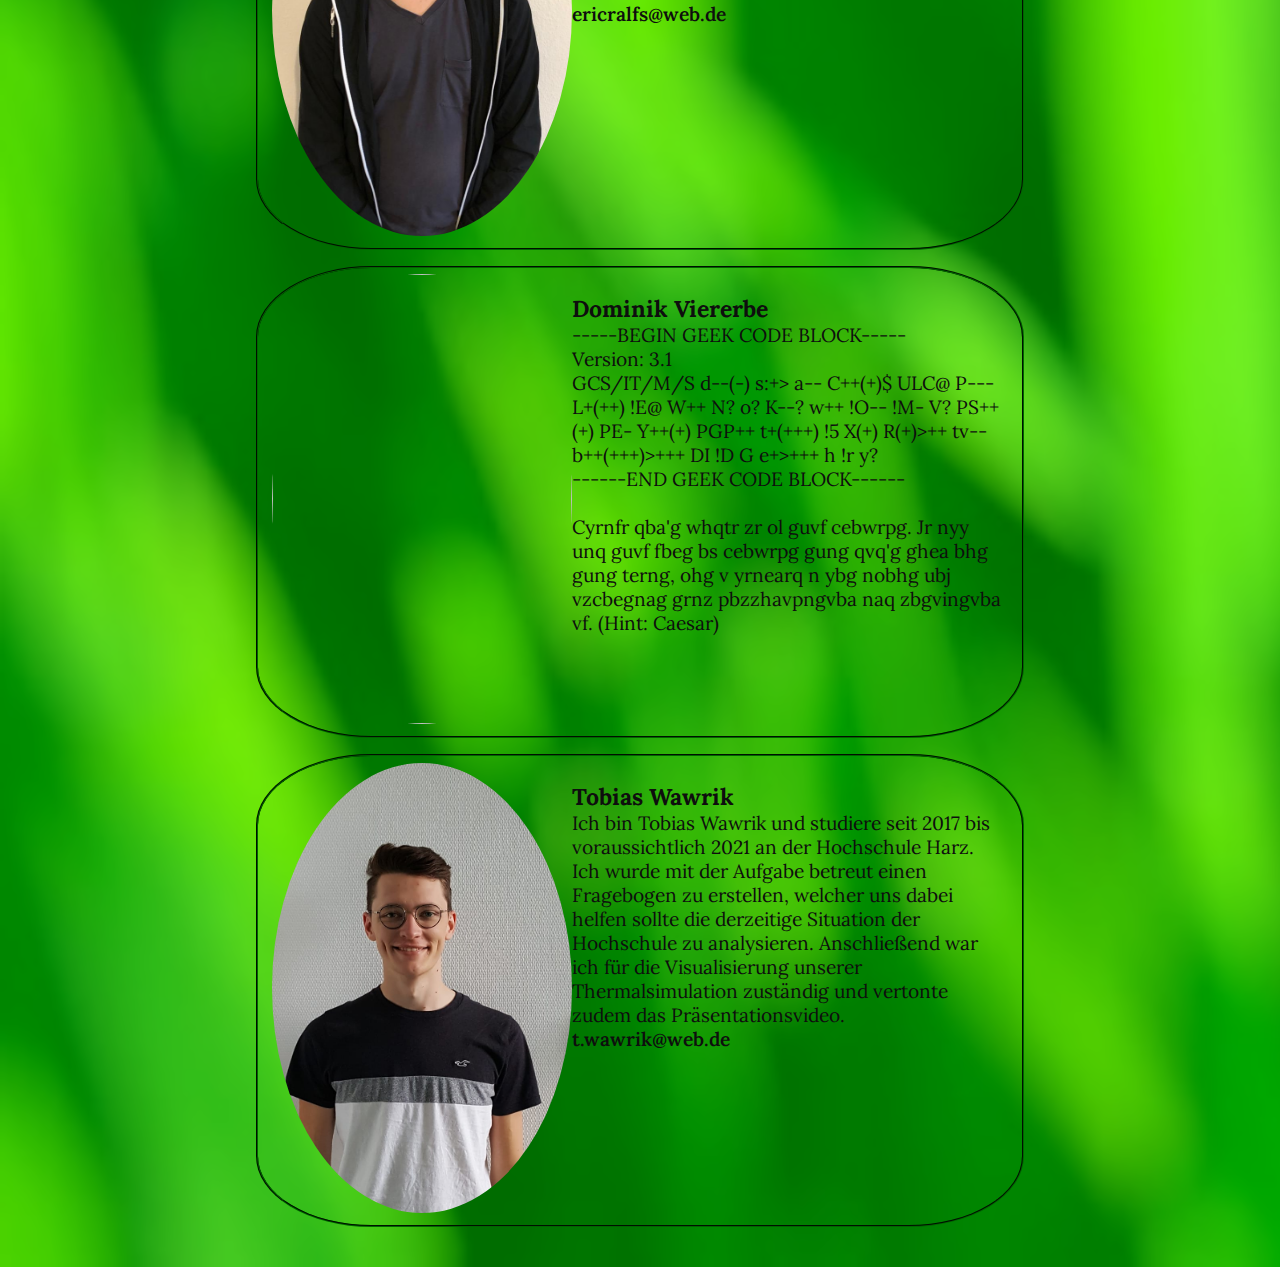
==== commit a38c43fa: "Team: Rechtschreibkorektur" ====
--- a/team.html
+++ b/team.html
@@ -97,10 +97,10 @@
                         Ich studiere seit 2017 Informatik auf Bachelor-Niveau an der Hochschule Harz.
                         <br/>
                         Ich habe mich f&uuml;r diesen Fachbereich entschieden, da ich mich schon fr&uuml;her gerne mit dem L&ouml;sen komplexer
-                        Probleme besch&auml;ftigt habe. Seitdem ich ich das erste mal mit dem Programmieren in Kontakt kamm,
+                        Probleme besch&auml;ftigt habe. Seitdem ich das erste mal mit dem Programmieren in Kontakt kam,
                         bin ich davon begeistert.
                         <br/>
-                        In diesem Projekt waren meine prim&auml;ren Aufgaben, dass schreiben der Automatisierung in FHEM und das
+                        In diesem Projekt waren meine prim&auml;ren Aufgaben, das Schreiben der Automatisierung in FHEM und das
                         Erstellen der LSF-Schnittstelle.
                         <br/>
                         <a href="mailto:dennis.naujokat.business@gmail.com" class="personMail">Dennis.Naujokat.Business@gmail.com</a>
